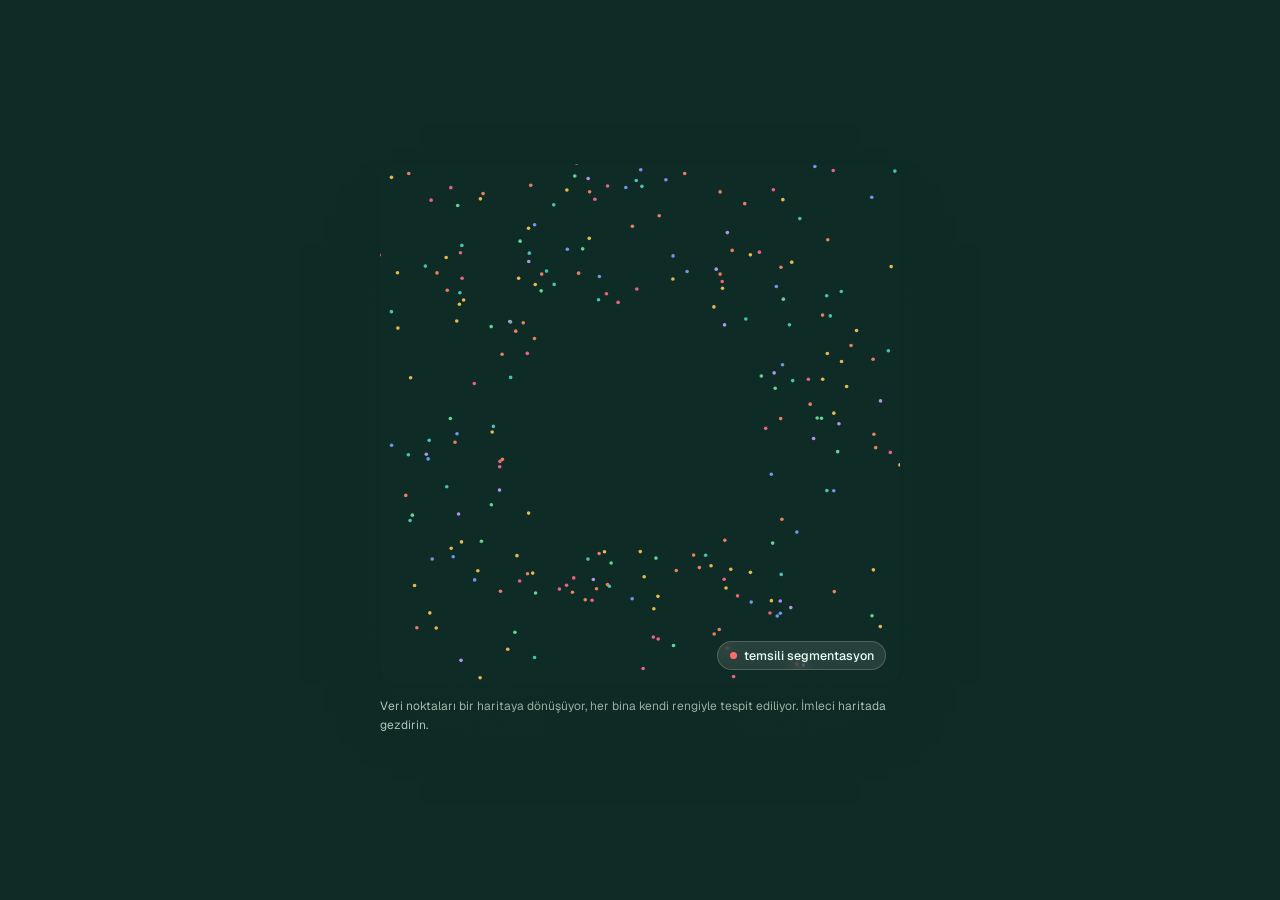
==== assets/segmentasyon-animasyonu.html @ e0446c78 "Replace GeoSim project artwork with supplied segmentation animation" ====
<!DOCTYPE html>
<html lang="tr">
<head>
<meta charset="UTF-8">
<meta name="viewport" content="width=device-width, initial-scale=1.0">
<title>Canlı segmentasyon animasyonu</title>
<link href="https://fonts.googleapis.com/css2?family=Geist:wght@400;500;600&display=swap" rel="stylesheet">
<style>
/* Sayfa iskeleti (sadece bu örnek için) */
:root { --muted: #5f6663; --ease: cubic-bezier(.2, .8, .2, 1); }
* { box-sizing: border-box; margin: 0; }
body { min-height: 100vh; display: grid; place-items: center; padding: 2rem; font-family: "Geist", system-ui, sans-serif; background: #f6f7f6; }
.hero-art { width: min(520px, 100%); }

/* Animasyon kartı */
.hero-art { position: relative; }
.art-card {
    position: relative; border-radius: 24px; overflow: hidden;
    background: #0f2b25;
    box-shadow: 0 40px 80px -40px rgba(15, 43, 37, .55), 0 0 0 1px rgba(15, 43, 37, .08);
    transform: perspective(1200px) rotateY(calc(var(--mx, 0) * -6deg)) rotateX(calc(var(--my, 0) * 5deg));
    transition: transform .4s var(--ease);
}
.art-card canvas { width: 100%; aspect-ratio: 1 / 1; cursor: crosshair; }
.art-badge {
    position: absolute; right: 14px; bottom: 14px; display: inline-flex; align-items: center; gap: .45rem;
    padding: .3rem .7rem; border-radius: 999px; font-size: .78rem; font-weight: 500; color: #e9fff5;
    background: rgba(255, 255, 255, .1); border: 1px solid rgba(255, 255, 255, .18); backdrop-filter: blur(6px);
}
.art-badge i { width: 7px; height: 7px; border-radius: 50%; background: #ff6b6b; animation: blink 1.4s infinite; }
@keyframes blink { 50% { opacity: .25; } }
.hero-art figcaption { margin-top: .8rem; font-size: .84rem; color: var(--muted); }

@media (prefers-reduced-motion: reduce) {
    *, *::before, *::after { animation-duration: .01ms !important; transition-duration: .01ms !important; }
}
/* Fit the supplied animation inside the portfolio project panel. */
body { min-height:100vh; padding:20px; background:#0f2b25; }
.hero-art { width:min(520px, 100%, calc(100vh - 90px)); }
.art-card { border-radius:14px; }
.art-card canvas { display:block; }
.hero-art figcaption { color:#b4c8bc; font-size:12px; line-height:1.6; }
</style>
</head>
<body>

<figure class="hero-art">
    <div class="art-card">
        <canvas id="scan" aria-hidden="true"></canvas>
        <span class="art-badge" aria-hidden="true"><i></i>temsili segmentasyon</span>
    </div>
    <figcaption>Veri noktaları bir haritaya dönüşüyor, her bina kendi rengiyle tespit ediliyor. İmleci haritada gezdirin.</figcaption>
</figure>

<script>
(() => {
    const reduce = window.matchMedia('(prefers-reduced-motion: reduce)').matches;
    const fine = window.matchMedia('(hover: hover) and (pointer: fine)').matches;
    const $ = (s, el = document) => el.querySelector(s);

    /* ======================================================
       Hero görseli: veri noktalarından kurulan harita.
       Noktalar binaların sınırlarına toplanır, her bina kendi
       rengiyle maskelenir, araçlar yollarda akar, sonra noktalar
       yeniden dağılır.
       ====================================================== */
    const canvas = $('#scan');
    if (!canvas || !canvas.getContext) return;
    const ctx = canvas.getContext('2d');
    const card = $('.art-card');
    const PAL = ['#ff8a65', '#ffc857', '#4fd1c5', '#7aa2ff', '#c4a1ff', '#6ee7a0', '#ff6b8b'];
    const BG = '#0f2b25', ROAD = '#17392f', LANE = 'rgba(190,240,220,.14)';
    let seed = 5;
    const rnd = () => { seed = (seed * 16807) % 2147483647; return (seed - 1) / 2147483646; };
    const hexA = (hex, a) => { const n = parseInt(hex.slice(1), 16); return `rgba(${n >> 16},${(n >> 8) & 255},${n & 255},${a})`; };
    const ease = t => t < .5 ? 4 * t * t * t : 1 - Math.pow(-2 * t + 2, 3) / 2;

    let S = 0, dpr = 1, roads = [], blds = [], pts = [], cars = [];
    const build = () => {
        seed = 5; roads = []; blds = []; pts = []; cars = [];
        const step = S / 4.2, rw = S * 0.035;
        const lines = [];
        for (let k = 1; k < 4.2; k++) lines.push(k * step + (rnd() - .5) * step * .25);
        lines.forEach(p => { roads.push({ v: true, p, w: rw }); roads.push({ v: false, p: p + (rnd() - .5) * step * .3, w: rw }); });
        const xs = [0, ...roads.filter(r => r.v).map(r => r.p).sort((a, b) => a - b), S];
        const ys = [0, ...roads.filter(r => !r.v).map(r => r.p).sort((a, b) => a - b), S];
        let ci = 0;
        for (let i = 0; i < xs.length - 1; i++) for (let j = 0; j < ys.length - 1; j++) {
            const x0 = xs[i] + (i ? rw / 2 : 0) + S * .012, x1 = xs[i + 1] - (i < xs.length - 2 ? rw / 2 : 0) - S * .012;
            const y0 = ys[j] + (j ? rw / 2 : 0) + S * .012, y1 = ys[j + 1] - (j < ys.length - 2 ? rw / 2 : 0) - S * .012;
            const cols = 1 + Math.floor(rnd() * 2), rows = 1 + Math.floor(rnd() * 2);
            const cw = (x1 - x0) / cols, rh = (y1 - y0) / rows;
            for (let c = 0; c < cols; c++) for (let r = 0; r < rows; r++) {
                if (rnd() < .14) continue;
                const m = S * (.008 + rnd() * .012);
                const b = { x: x0 + c * cw + m, y: y0 + r * rh + m, w: cw - 2 * m - rnd() * cw * .2, h: rh - 2 * m - rnd() * rh * .2 };
                if (b.w < S * .04 || b.h < S * .04) continue;
                b.col = PAL[ci++ % PAL.length];
                b.conf = (0.86 + rnd() * 0.12).toFixed(2);
                b.order = (b.x + b.y) / (2 * S);
                b.hov = 0;
                blds.push(b);
            }
        }
        // her binanın çevresine nokta yerleştir
        blds.forEach(b => {
            const per = 2 * (b.w + b.h), n = Math.max(8, Math.round(per / (S * .022)));
            for (let k = 0; k < n; k++) {
                let d = (k / n) * per, tx, ty;
                if (d < b.w) { tx = b.x + d; ty = b.y; }
                else if ((d -= b.w) < b.h) { tx = b.x + b.w; ty = b.y + d; }
                else if ((d -= b.h) < b.w) { tx = b.x + b.w - d; ty = b.y + b.h; }
                else { d -= b.w; tx = b.x; ty = b.y + b.h - d; }
                const a = rnd() * Math.PI * 2, rr = S * (.25 + rnd() * .55);
                pts.push({ tx, ty, sx: S / 2 + Math.cos(a) * rr, sy: S / 2 + Math.sin(a) * rr, col: b.col, ph: rnd() * Math.PI * 2, x: 0, y: 0, ox: 0, oy: 0 });
            }
        });
        roads.forEach(r => { for (let k = 0; k < 2; k++) cars.push({ r, t: rnd(), v: (.05 + rnd() * .06) * (rnd() < .5 ? -1 : 1), col: PAL[Math.floor(rnd() * PAL.length)] }); });
    };

    const resize = () => {
        const r = canvas.getBoundingClientRect();
        dpr = Math.min(window.devicePixelRatio || 1, 2);
        S = r.width;
        canvas.width = Math.round(S * dpr); canvas.height = Math.round(S * dpr);
        build();
        if (reduce) draw(5200, 0);
    };

    const ptr = { x: -999, y: -999, on: false };
    const setPtr = e => { const r = canvas.getBoundingClientRect(); ptr.x = e.clientX - r.left; ptr.y = e.clientY - r.top; ptr.on = true; };
    canvas.addEventListener('pointermove', setPtr);
    canvas.addEventListener('pointerdown', setPtr);
    canvas.addEventListener('pointerleave', () => { ptr.on = false; });
    if (!fine) { const cap = $('.hero-art figcaption'); if (cap) cap.textContent = 'Veri noktaları bir haritaya dönüşüyor, her bina kendi rengiyle tespit ediliyor. Haritaya dokunarak binaları inceleyin.'; }
    if (fine && !reduce) {
        card.addEventListener('pointermove', e => {
            const r = card.getBoundingClientRect();
            card.style.setProperty('--mx', ((e.clientX - r.left) / r.width * 2 - 1).toFixed(3));
            card.style.setProperty('--my', ((e.clientY - r.top) / r.height * 2 - 1).toFixed(3));
        });
        card.addEventListener('pointerleave', () => { card.style.setProperty('--mx', 0); card.style.setProperty('--my', 0); });
    }

    // Döngü: 0–1.4 sn dağınık, 1.4–3.2 toplanma, 3.2–4.6 maskeler, 4.6–9 bekleme, 9–10.4 dağılma
    const CYCLE = 10400;
    function draw(t, dt) {
        ctx.setTransform(dpr, 0, 0, dpr, 0, 0);
        ctx.fillStyle = BG; ctx.fillRect(0, 0, S, S);

        const gather = ease(Math.min(Math.max((t - 1400) / 1800, 0), 1)) * (1 - ease(Math.min(Math.max((t - 9000) / 1400, 0), 1)));
        const mapA = Math.min(Math.max((t - 2400) / 900, 0), 1) * (1 - Math.min(Math.max((t - 8600) / 700, 0), 1));

        // yollar
        if (mapA > 0) {
            ctx.globalAlpha = mapA;
            ctx.fillStyle = ROAD;
            roads.forEach(r => r.v ? ctx.fillRect(r.p - r.w / 2, 0, r.w, S) : ctx.fillRect(0, r.p - r.w / 2, S, r.w));
            ctx.strokeStyle = LANE; ctx.setLineDash([6, 8]); ctx.lineWidth = 1; ctx.beginPath();
            roads.forEach(r => { if (r.v) { ctx.moveTo(r.p, 0); ctx.lineTo(r.p, S); } else { ctx.moveTo(0, r.p); ctx.lineTo(S, r.p); } });
            ctx.stroke(); ctx.setLineDash([]);
            ctx.globalAlpha = 1;
        }

        // bina maskeleri: köşegen sırayla dolar
        let hot = null, hd = 1e9;
        blds.forEach(b => {
            const k = Math.min(Math.max((t - 3200 - b.order * 1400) / 450, 0), 1) * (1 - Math.min(Math.max((t - 8600) / 600, 0), 1));
            if (ptr.on) {
                const inside = ptr.x > b.x - 6 && ptr.x < b.x + b.w + 6 && ptr.y > b.y - 6 && ptr.y < b.y + b.h + 6;
                const d = Math.hypot(ptr.x - (b.x + b.w / 2), ptr.y - (b.y + b.h / 2));
                if (inside && d < hd) { hd = d; hot = b; }
            }
            b.hov += ((hot === b ? 1 : 0) - b.hov) * .2;
            const a = Math.max(k, b.hov * mapA);
            if (a <= 0.01) return;
            const pop = 1 + (1 - k) * .15 * (k > 0 ? 1 : 0);
            const cx = b.x + b.w / 2, cy = b.y + b.h / 2, w = b.w * pop, h = b.h * pop;
            ctx.fillStyle = hexA(b.col, (.28 + .25 * b.hov) * a);
            ctx.fillRect(cx - w / 2, cy - h / 2, w, h);
            ctx.strokeStyle = hexA(b.col, .95 * a); ctx.lineWidth = 1.6 + b.hov;
            ctx.strokeRect(cx - w / 2, cy - h / 2, w, h);
        });
        // etiketler (büyük binalar ve imlecin altındaki)
        ctx.font = '600 10.5px Geist, system-ui, sans-serif';
        blds.forEach(b => {
            const k = Math.min(Math.max((t - 3600 - b.order * 1400) / 400, 0), 1) * (1 - Math.min(Math.max((t - 8600) / 600, 0), 1));
            const show = Math.max(b.w * b.h > S * S * .012 ? k : 0, b.hov * mapA);
            if (show < .02) return;
            const txt = 'bina ' + b.conf, w = ctx.measureText(txt).width + 10;
            ctx.globalAlpha = show;
            ctx.fillStyle = b.col; ctx.fillRect(b.x, b.y - 2, w, 16);
            ctx.fillStyle = '#0b1f1a'; ctx.fillText(txt, b.x + 5, b.y + 9.5);
            ctx.globalAlpha = 1;
        });

        // araçlar
        if (mapA > 0) {
            cars.forEach(c => {
                c.t = (c.t + c.v * dt / 1000 + 1) % 1;
                const off = c.v > 0 ? c.r.w * .22 : -c.r.w * .22;
                const x = c.r.v ? c.r.p + off : c.t * S, y = c.r.v ? c.t * S : c.r.p + off;
                ctx.globalAlpha = mapA;
                ctx.fillStyle = hexA(c.col, .25); ctx.beginPath(); ctx.arc(x, y, 7, 0, Math.PI * 2); ctx.fill();
                ctx.fillStyle = c.col; ctx.beginPath(); ctx.arc(x, y, 2.8, 0, Math.PI * 2); ctx.fill();
                ctx.globalAlpha = 1;
            });
        }

        // veri noktaları
        const ptsA = 1 - Math.min(Math.max((t - 3000) / 900, 0), 1) + Math.min(Math.max((t - 8700) / 500, 0), 1);
        if (ptsA > 0.01) {
            pts.forEach(p => {
                const wob = (1 - gather) * S * .02;
                let x = p.sx + (p.tx - p.sx) * gather + Math.cos(t / 900 + p.ph) * wob;
                let y = p.sy + (p.ty - p.sy) * gather + Math.sin(t / 1100 + p.ph) * wob;
                if (ptr.on) {
                    const dx = x - ptr.x, dy = y - ptr.y, d = Math.hypot(dx, dy), R = S * .14;
                    if (d < R) { const f = (1 - d / R) * S * .05; p.ox += (dx / (d || 1) * f - p.ox) * .2; p.oy += (dy / (d || 1) * f - p.oy) * .2; }
                    else { p.ox *= .9; p.oy *= .9; }
                } else { p.ox *= .9; p.oy *= .9; }
                ctx.fillStyle = hexA(p.col, Math.min(ptsA, 1) * .9);
                ctx.beginPath(); ctx.arc(x + p.ox, y + p.oy, 1.8, 0, Math.PI * 2); ctx.fill();
            });
        }
    }

    new ResizeObserver(resize).observe(canvas);
    resize();
    if (reduce) return;
    let running = false, raf = 0, last = 0, t0 = performance.now();
    const loop = now => {
        const dt = Math.min(now - last, 50); last = now;
        draw((now - t0) % CYCLE, dt);
        if (running) raf = requestAnimationFrame(loop);
    };
    new IntersectionObserver(([e]) => {
        if (e.isIntersecting && !running) { running = true; last = performance.now(); raf = requestAnimationFrame(loop); }
        else if (!e.isIntersecting && running) { running = false; cancelAnimationFrame(raf); }
    }).observe(canvas);
})();
</script>
</body>
</html>
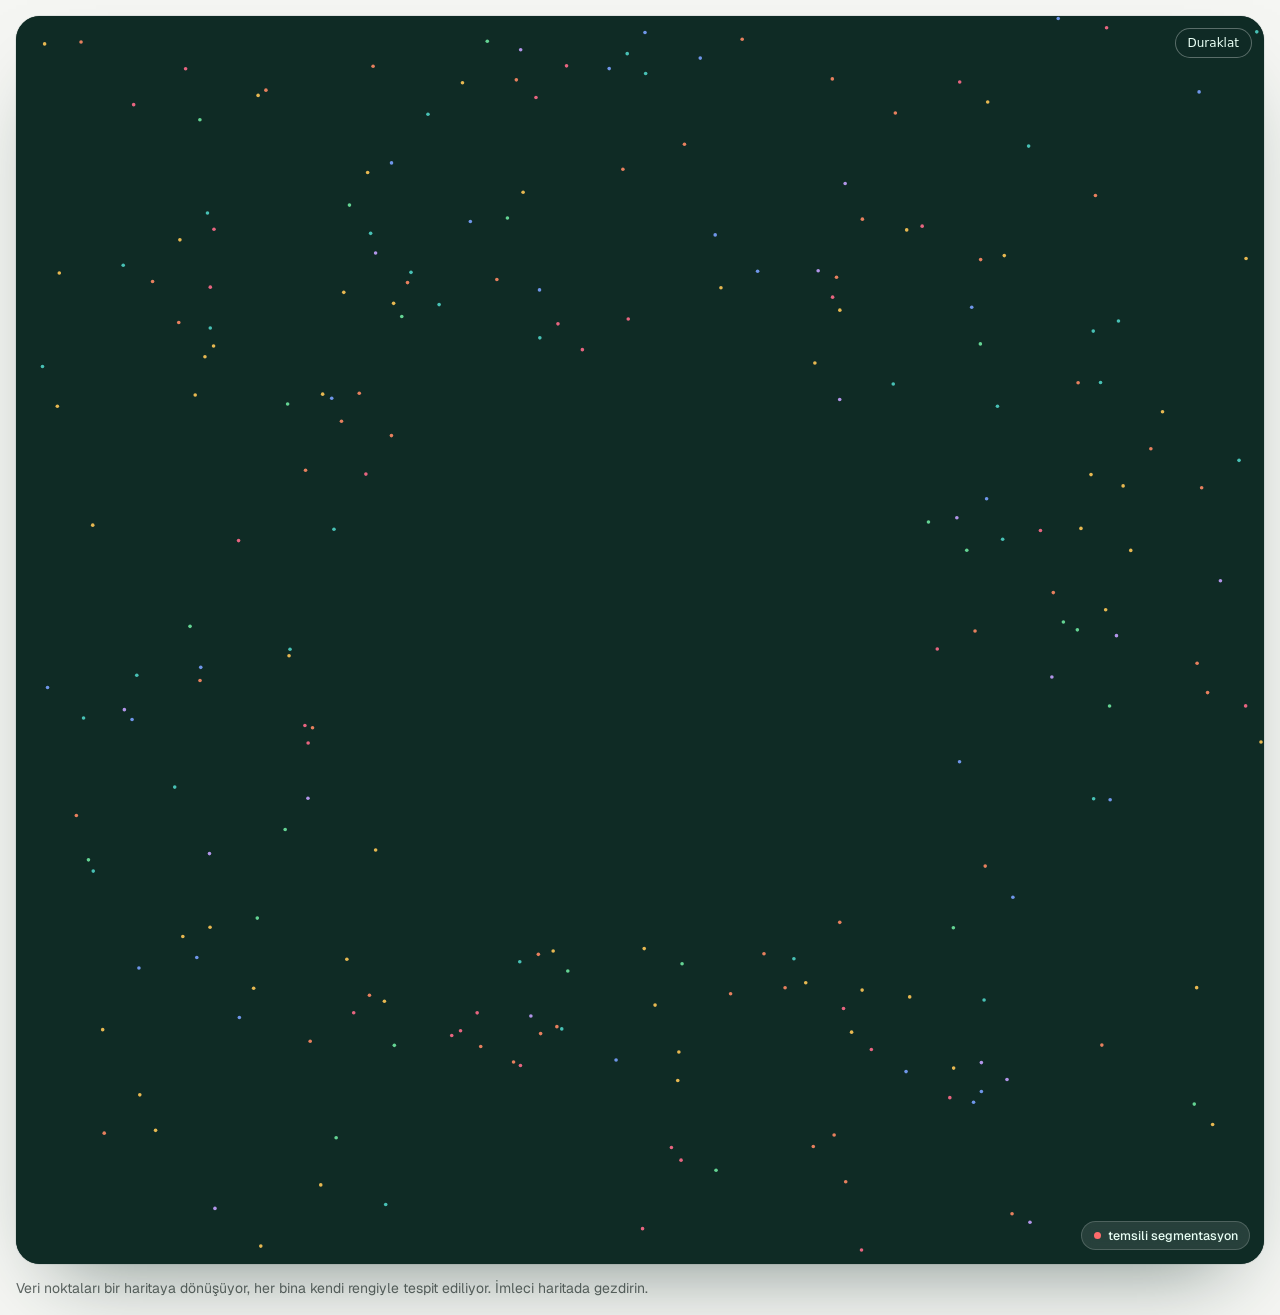
==== commit c83c96c2: "Match segmentation video layout and add playback controls" ====
--- a/assets/segmentasyon-animasyonu.html
+++ b/assets/segmentasyon-animasyonu.html
@@ -35,18 +35,18 @@
     *, *::before, *::after { animation-duration: .01ms !important; transition-duration: .01ms !important; }
 }
 /* Fit the supplied animation inside the portfolio project panel. */
-body { min-height:100vh; padding:20px; background:#0f2b25; }
-.hero-art { width:min(520px, 100%, calc(100vh - 90px)); }
-.art-card { border-radius:14px; }
+body { min-height:100vh; padding:16px; background:#f5f6f3; }
+.hero-art { width:100%; }
+.art-card { border-radius:24px; }
 .art-card canvas { display:block; }
-.hero-art figcaption { color:#b4c8bc; font-size:12px; line-height:1.6; }
-</style>
+.hero-art figcaption { color:#5f6663; font-size:14px; line-height:1.6; }
+.animation-toggle{position:absolute;top:12px;right:12px;z-index:3;border:1px solid #ffffff50;background:#0f2b25dd;color:#e9fff5;border-radius:20px;padding:7px 12px;font:500 12px system-ui;cursor:pointer}.animation-toggle:focus-visible{outline:3px solid #ffc857;outline-offset:3px}</style>
 </head>
 <body>
 
 <figure class="hero-art">
     <div class="art-card">
-        <canvas id="scan" aria-hidden="true"></canvas>
+        <button class="animation-toggle" type="button">Duraklat</button><canvas id="scan" aria-hidden="true"></canvas>
         <span class="art-badge" aria-hidden="true"><i></i>temsili segmentasyon</span>
     </div>
     <figcaption>Veri noktaları bir haritaya dönüşüyor, her bina kendi rengiyle tespit ediliyor. İmleci haritada gezdirin.</figcaption>
@@ -227,17 +227,25 @@
 
     new ResizeObserver(resize).observe(canvas);
     resize();
-    if (reduce) return;
-    let running = false, raf = 0, last = 0, t0 = performance.now();
+    let running = false, raf = 0, last = 0, elapsed = 0, visible = false, paused = reduce;
+    const toggle = document.querySelector('.animation-toggle');
+    function updateButton(){ toggle.textContent = paused ? 'Oynat' : 'Duraklat'; toggle.setAttribute('aria-pressed',String(paused)); }
     const loop = now => {
-        const dt = Math.min(now - last, 50); last = now;
-        draw((now - t0) % CYCLE, dt);
-        if (running) raf = requestAnimationFrame(loop);
+        if(!running)return;
+        const dt = Math.min(now - last, 50); last = now; elapsed += dt;
+        draw(elapsed % CYCLE, dt);
+        raf = requestAnimationFrame(loop);
     };
-    new IntersectionObserver(([e]) => {
-        if (e.isIntersecting && !running) { running = true; last = performance.now(); raf = requestAnimationFrame(loop); }
-        else if (!e.isIntersecting && running) { running = false; cancelAnimationFrame(raf); }
-    }).observe(canvas);
+    function sync(){
+        const next = visible && !paused && !document.hidden;
+        if(next && !running){running=true;last=performance.now();raf=requestAnimationFrame(loop);}
+        else if(!next){running=false;cancelAnimationFrame(raf);}
+    }
+    toggle.addEventListener('click',()=>{paused=!paused;updateButton();sync();});
+    new IntersectionObserver(([e])=>{visible=e.isIntersecting;sync();}).observe(canvas);
+    document.addEventListener('visibilitychange',sync);
+    updateButton();
+
 })();
 </script>
 </body>
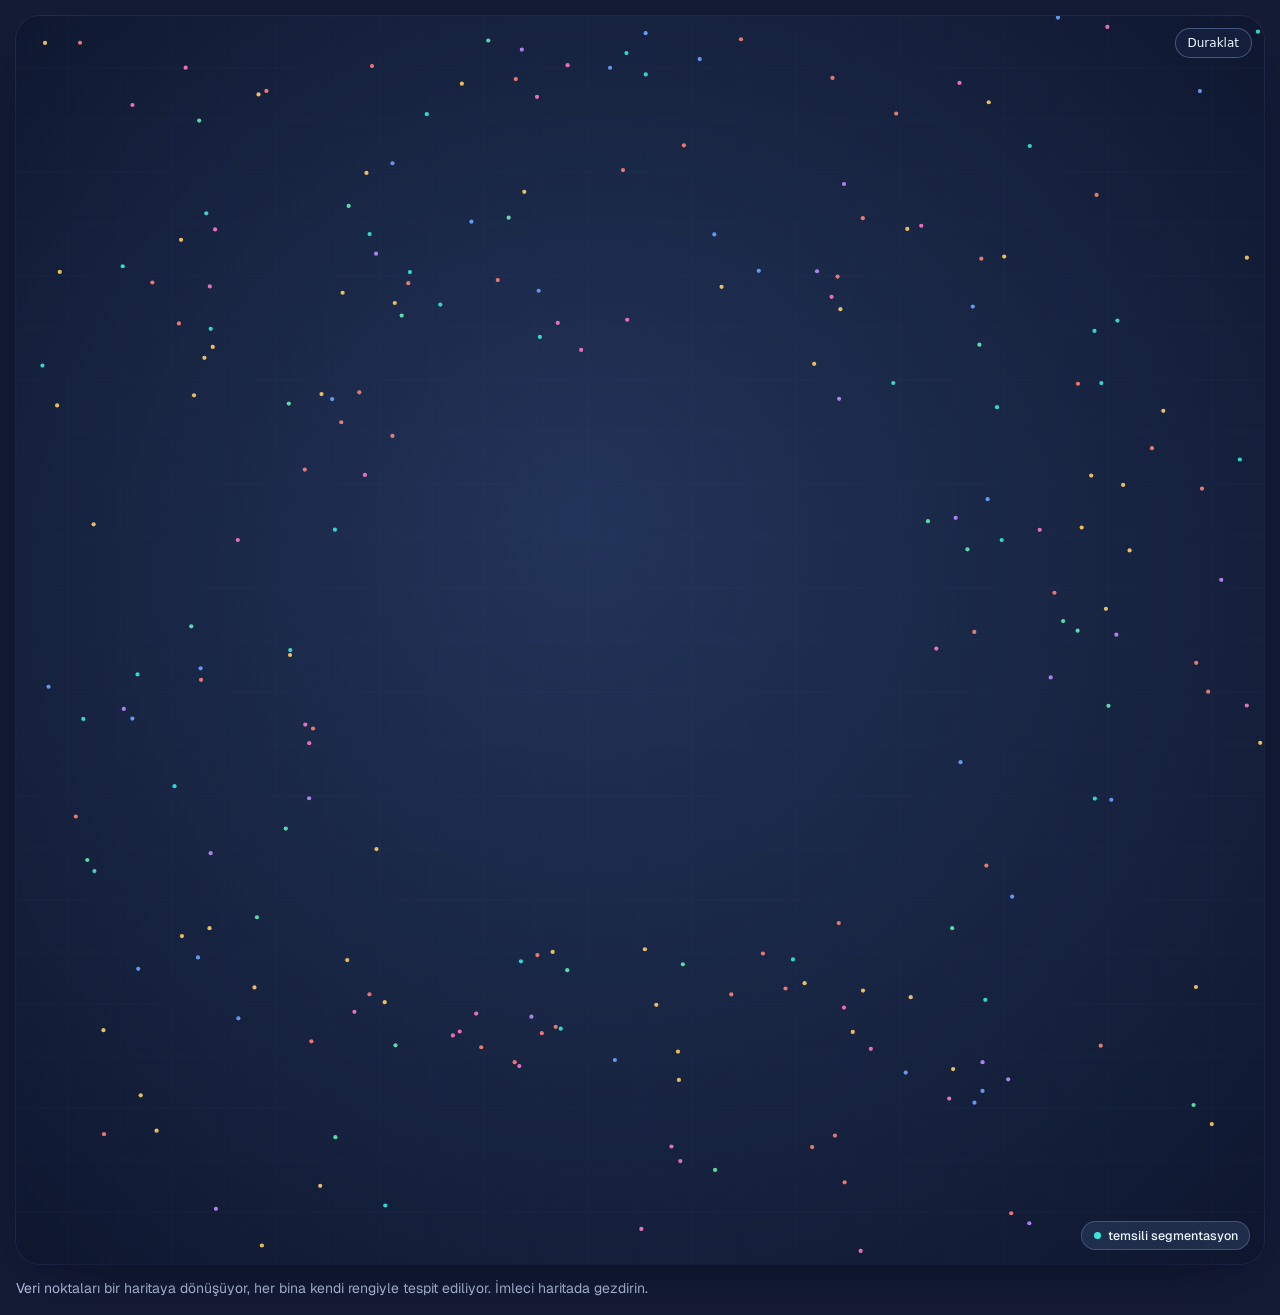
==== commit c3d5789e: "Give segmentation animation a vivid midnight palette and traffic trails" ====
--- a/assets/segmentasyon-animasyonu.html
+++ b/assets/segmentasyon-animasyonu.html
@@ -16,7 +16,7 @@
 .hero-art { position: relative; }
 .art-card {
     position: relative; border-radius: 24px; overflow: hidden;
-    background: #0f2b25;
+    background: #10162d;
     box-shadow: 0 40px 80px -40px rgba(15, 43, 37, .55), 0 0 0 1px rgba(15, 43, 37, .08);
     transform: perspective(1200px) rotateY(calc(var(--mx, 0) * -6deg)) rotateX(calc(var(--my, 0) * 5deg));
     transition: transform .4s var(--ease);
@@ -24,7 +24,7 @@
 .art-card canvas { width: 100%; aspect-ratio: 1 / 1; cursor: crosshair; }
 .art-badge {
     position: absolute; right: 14px; bottom: 14px; display: inline-flex; align-items: center; gap: .45rem;
-    padding: .3rem .7rem; border-radius: 999px; font-size: .78rem; font-weight: 500; color: #e9fff5;
+    padding: .3rem .7rem; border-radius: 999px; font-size: .78rem; font-weight: 500; color: #edf5ff;
     background: rgba(255, 255, 255, .1); border: 1px solid rgba(255, 255, 255, .18); backdrop-filter: blur(6px);
 }
 .art-badge i { width: 7px; height: 7px; border-radius: 50%; background: #ff6b6b; animation: blink 1.4s infinite; }
@@ -35,12 +35,12 @@
     *, *::before, *::after { animation-duration: .01ms !important; transition-duration: .01ms !important; }
 }
 /* Fit the supplied animation inside the portfolio project panel. */
-body { min-height:100vh; padding:16px; background:#f5f6f3; }
+body { min-height:100vh; padding:16px; background:#151c36; }
 .hero-art { width:100%; }
 .art-card { border-radius:24px; }
 .art-card canvas { display:block; }
-.hero-art figcaption { color:#5f6663; font-size:14px; line-height:1.6; }
-.animation-toggle{position:absolute;top:12px;right:12px;z-index:3;border:1px solid #ffffff50;background:#0f2b25dd;color:#e9fff5;border-radius:20px;padding:7px 12px;font:500 12px system-ui;cursor:pointer}.animation-toggle:focus-visible{outline:3px solid #ffc857;outline-offset:3px}</style>
+.hero-art figcaption { color:#b9c5e4; font-size:14px; line-height:1.6; }
+.animation-toggle{position:absolute;top:12px;right:12px;z-index:3;border:1px solid #ffffff50;background:#10162ddd;color:#edf5ff;border-radius:20px;padding:7px 12px;font:500 12px system-ui;cursor:pointer}.animation-toggle:focus-visible{outline:3px solid #ffc857;outline-offset:3px}.art-card{box-shadow:0 20px 60px -20px #04091dcc,0 0 0 1px #8faaff20}.art-badge{background:#253655bb;border-color:#b0c7ff40}.art-badge i{background:#38e8db}.animation-toggle{background:#15213de6;border-color:#aecaff55}.animation-toggle:hover{background:#30446c}</style>
 </head>
 <body>
 
@@ -68,8 +68,8 @@
     if (!canvas || !canvas.getContext) return;
     const ctx = canvas.getContext('2d');
     const card = $('.art-card');
-    const PAL = ['#ff8a65', '#ffc857', '#4fd1c5', '#7aa2ff', '#c4a1ff', '#6ee7a0', '#ff6b8b'];
-    const BG = '#0f2b25', ROAD = '#17392f', LANE = 'rgba(190,240,220,.14)';
+    const PAL = ['#ff817a', '#ffce63', '#38e8db', '#6fa4ff', '#bd8cff', '#64edb4', '#ff77c9'];
+    const BG = '#10162d', ROAD = '#202d4c', LANE = 'rgba(164,195,255,.32)';
     let seed = 5;
     const rnd = () => { seed = (seed * 16807) % 2147483647; return (seed - 1) / 2147483646; };
     const hexA = (hex, a) => { const n = parseInt(hex.slice(1), 16); return `rgba(${n >> 16},${(n >> 8) & 255},${n & 255},${a})`; };
@@ -115,7 +115,7 @@
                 pts.push({ tx, ty, sx: S / 2 + Math.cos(a) * rr, sy: S / 2 + Math.sin(a) * rr, col: b.col, ph: rnd() * Math.PI * 2, x: 0, y: 0, ox: 0, oy: 0 });
             }
         });
-        roads.forEach(r => { for (let k = 0; k < 2; k++) cars.push({ r, t: rnd(), v: (.05 + rnd() * .06) * (rnd() < .5 ? -1 : 1), col: PAL[Math.floor(rnd() * PAL.length)] }); });
+        roads.forEach(r => { for (let k = 0; k < 4; k++) cars.push({ r, t: rnd(), v: (.07 + rnd() * .08) * (rnd() < .5 ? -1 : 1), col: PAL[Math.floor(rnd() * PAL.length)] }); });
     };
 
     const resize = () => {
@@ -146,7 +146,11 @@
     const CYCLE = 10400;
     function draw(t, dt) {
         ctx.setTransform(dpr, 0, 0, dpr, 0, 0);
-        ctx.fillStyle = BG; ctx.fillRect(0, 0, S, S);
+        const background = ctx.createRadialGradient(S*.45,S*.4,0,S*.5,S*.5,S*.8);
+        background.addColorStop(0,'#23345a'); background.addColorStop(.6,'#15213d'); background.addColorStop(1,'#0c1229');
+        ctx.fillStyle = background; ctx.fillRect(0,0,S,S);
+        ctx.strokeStyle='rgba(134,166,235,.055)';ctx.lineWidth=.6;ctx.beginPath();
+        for(let g=0;g<S;g+=S/24){ctx.moveTo(g,0);ctx.lineTo(g,S);ctx.moveTo(0,g);ctx.lineTo(S,g);}ctx.stroke();
 
         const gather = ease(Math.min(Math.max((t - 1400) / 1800, 0), 1)) * (1 - ease(Math.min(Math.max((t - 9000) / 1400, 0), 1)));
         const mapA = Math.min(Math.max((t - 2400) / 900, 0), 1) * (1 - Math.min(Math.max((t - 8600) / 700, 0), 1));
@@ -162,6 +166,14 @@
             ctx.globalAlpha = 1;
         }
 
+        // A soft scan sweep follows the progressive segmentation reveal.
+        if(mapA>0){
+            const sy=((t-2400)/6200)*S;
+            const scan=ctx.createLinearGradient(0,sy-S*.13,0,sy);
+            scan.addColorStop(0,'rgba(75,220,255,0)');scan.addColorStop(1,'rgba(75,220,255,.11)');
+            ctx.fillStyle=scan;ctx.fillRect(0,sy-S*.13,S,S*.13);
+            ctx.strokeStyle='rgba(113,232,255,.35)';ctx.lineWidth=1;ctx.beginPath();ctx.moveTo(0,sy);ctx.lineTo(S,sy);ctx.stroke();
+        }
         // bina maskeleri: köşegen sırayla dolar
         let hot = null, hd = 1e9;
         blds.forEach(b => {
@@ -176,10 +188,11 @@
             if (a <= 0.01) return;
             const pop = 1 + (1 - k) * .15 * (k > 0 ? 1 : 0);
             const cx = b.x + b.w / 2, cy = b.y + b.h / 2, w = b.w * pop, h = b.h * pop;
-            ctx.fillStyle = hexA(b.col, (.28 + .25 * b.hov) * a);
+            ctx.fillStyle = hexA(b.col, (.38 + .22 * b.hov) * a);
             ctx.fillRect(cx - w / 2, cy - h / 2, w, h);
             ctx.strokeStyle = hexA(b.col, .95 * a); ctx.lineWidth = 1.6 + b.hov;
-            ctx.strokeRect(cx - w / 2, cy - h / 2, w, h);
+            ctx.shadowColor=b.col; ctx.shadowBlur=8 + b.hov*10;
+            ctx.strokeRect(cx - w / 2, cy - h / 2, w, h); ctx.shadowBlur=0;
         });
         // etiketler (büyük binalar ve imlecin altındaki)
         ctx.font = '600 10.5px Geist, system-ui, sans-serif';
@@ -190,7 +203,7 @@
             const txt = 'bina ' + b.conf, w = ctx.measureText(txt).width + 10;
             ctx.globalAlpha = show;
             ctx.fillStyle = b.col; ctx.fillRect(b.x, b.y - 2, w, 16);
-            ctx.fillStyle = '#0b1f1a'; ctx.fillText(txt, b.x + 5, b.y + 9.5);
+            ctx.fillStyle = '#11172e'; ctx.fillText(txt, b.x + 5, b.y + 9.5);
             ctx.globalAlpha = 1;
         });
 
@@ -201,8 +214,13 @@
                 const off = c.v > 0 ? c.r.w * .22 : -c.r.w * .22;
                 const x = c.r.v ? c.r.p + off : c.t * S, y = c.r.v ? c.t * S : c.r.p + off;
                 ctx.globalAlpha = mapA;
-                ctx.fillStyle = hexA(c.col, .25); ctx.beginPath(); ctx.arc(x, y, 7, 0, Math.PI * 2); ctx.fill();
-                ctx.fillStyle = c.col; ctx.beginPath(); ctx.arc(x, y, 2.8, 0, Math.PI * 2); ctx.fill();
+                for(let tail=1;tail<=5;tail++){
+                    const behind=(c.t-Math.sign(c.v)*tail*.006+1)%1;
+                    const tx=c.r.v?x:behind*S, ty=c.r.v?behind*S:y;
+                    ctx.fillStyle=hexA(c.col,.24*(1-tail/6));ctx.beginPath();ctx.arc(tx,ty,3-tail*.25,0,Math.PI*2);ctx.fill();
+                }
+                ctx.fillStyle = hexA(c.col, .18); ctx.beginPath(); ctx.arc(x, y, 9, 0, Math.PI * 2); ctx.fill();
+                ctx.shadowColor=c.col;ctx.shadowBlur=11;ctx.fillStyle = c.col; ctx.beginPath(); ctx.arc(x, y, 3.1, 0, Math.PI * 2); ctx.fill();ctx.shadowBlur=0;
                 ctx.globalAlpha = 1;
             });
         }
@@ -220,7 +238,7 @@
                     else { p.ox *= .9; p.oy *= .9; }
                 } else { p.ox *= .9; p.oy *= .9; }
                 ctx.fillStyle = hexA(p.col, Math.min(ptsA, 1) * .9);
-                ctx.beginPath(); ctx.arc(x + p.ox, y + p.oy, 1.8, 0, Math.PI * 2); ctx.fill();
+                ctx.beginPath(); ctx.arc(x + p.ox, y + p.oy, 2.1, 0, Math.PI * 2); ctx.fill();
             });
         }
     }
